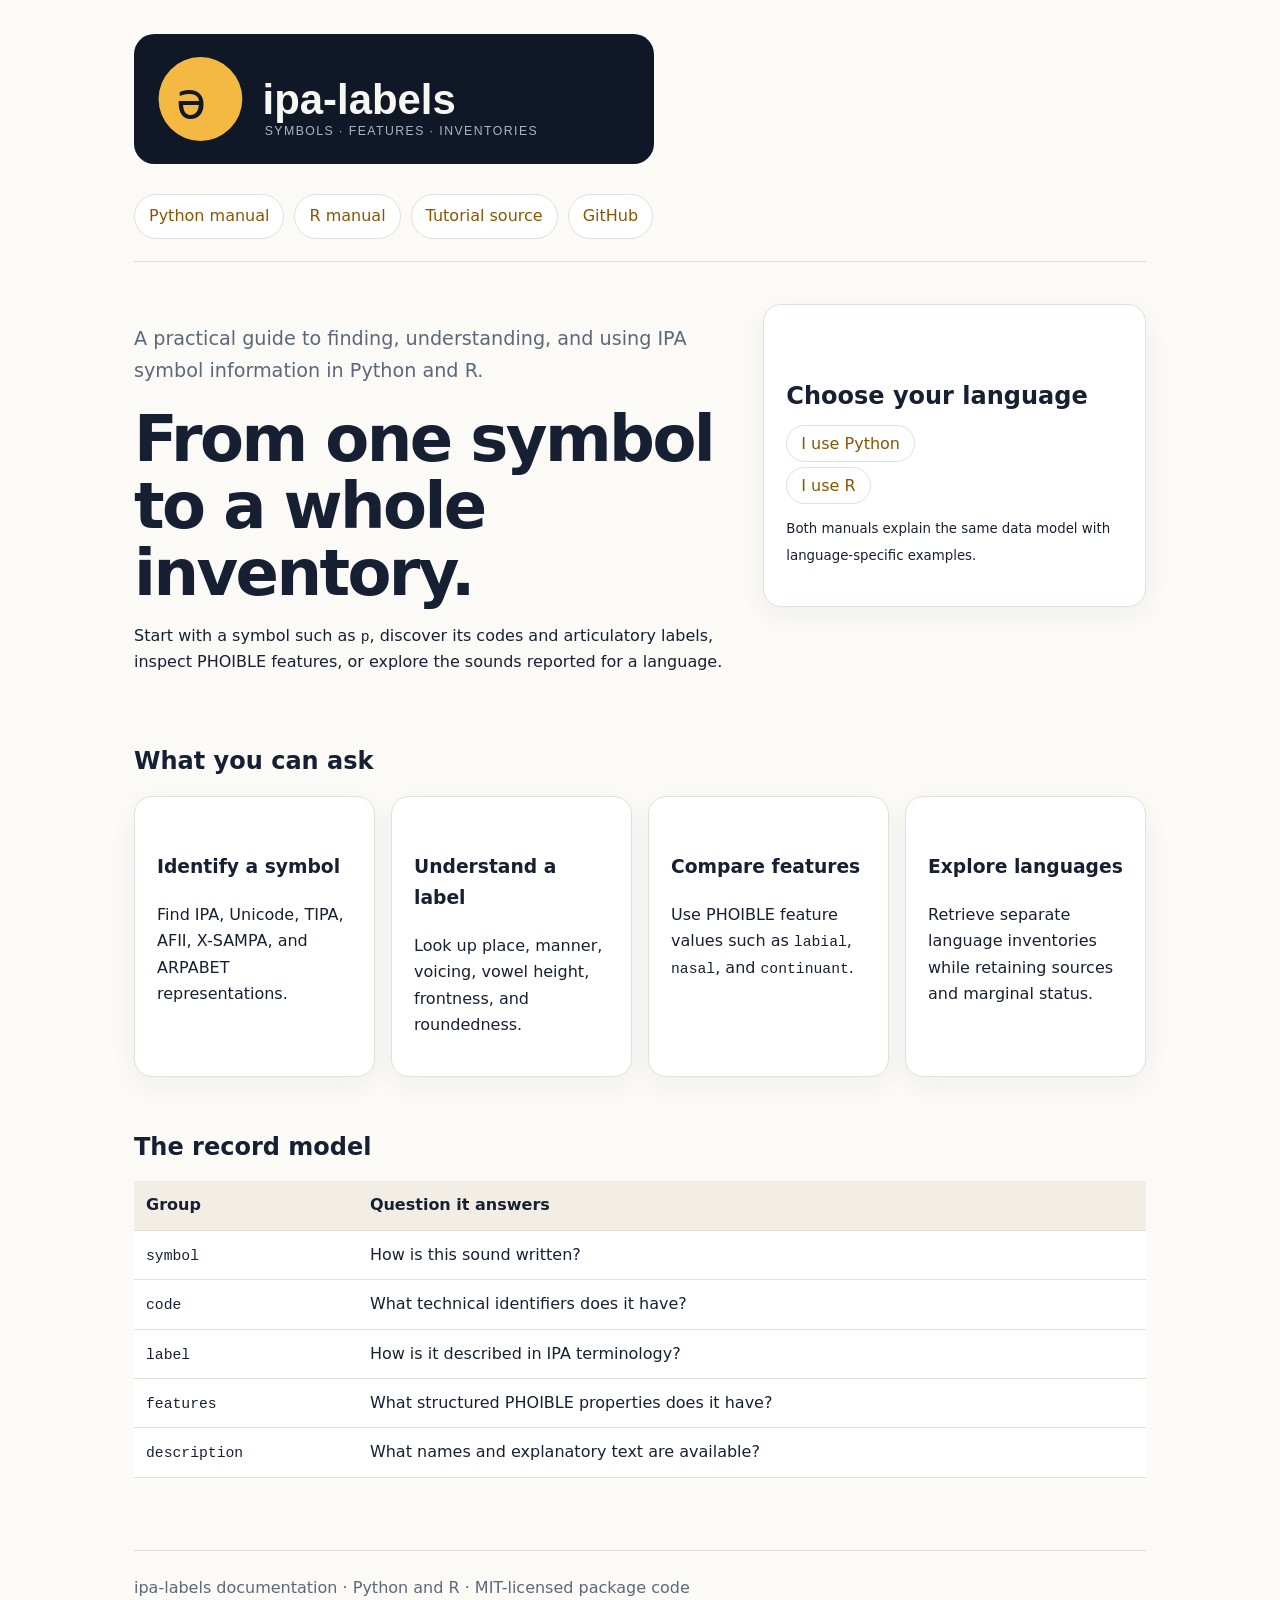
==== docs/index.html @ ff6720f5 "Initial ipa-labels packages and documentation" ====
<!doctype html>
<html lang="en"><head><meta charset="utf-8"><meta name="viewport" content="width=device-width,initial-scale=1"><title>ipa-labels documentation</title><link rel="stylesheet" href="assets/style.css"></head>
<body><div class="wrap"><header><img src="assets/ipa-labels-logo.svg" alt="ipa-labels: symbols, features, inventories"><nav><a href="python/">Python manual</a><a href="r/">R manual</a><a href="https://github.com/congzhang365/ipa-labels/blob/main/python_package/TUTORIAL.md">Tutorial source</a><a href="https://github.com/congzhang365/ipa-labels">GitHub</a></nav></header>
<main><section class="hero"><div><p class="lead">A practical guide to finding, understanding, and using IPA symbol information in Python and R.</p><h1>From one symbol to a whole inventory.</h1><p>Start with a symbol such as <code>p</code>, discover its codes and articulatory labels, inspect PHOIBLE features, or explore the sounds reported for a language.</p></div><div class="card"><h2>Choose your language</h2><p><a class="button" href="python/">I use Python</a></p><p><a class="button" href="r/">I use R</a></p><p><small>Both manuals explain the same data model with language-specific examples.</small></p></div></section>
<h2>What you can ask</h2><div class="grid"><div class="card"><h3>Identify a symbol</h3><p>Find IPA, Unicode, TIPA, AFII, X-SAMPA, and ARPABET representations.</p></div><div class="card"><h3>Understand a label</h3><p>Look up place, manner, voicing, vowel height, frontness, and roundedness.</p></div><div class="card"><h3>Compare features</h3><p>Use PHOIBLE feature values such as <code>labial</code>, <code>nasal</code>, and <code>continuant</code>.</p></div><div class="card"><h3>Explore languages</h3><p>Retrieve separate language inventories while retaining sources and marginal status.</p></div></div>
<h2>The record model</h2><table><tr><th>Group</th><th>Question it answers</th></tr><tr><td><code>symbol</code></td><td>How is this sound written?</td></tr><tr><td><code>code</code></td><td>What technical identifiers does it have?</td></tr><tr><td><code>label</code></td><td>How is it described in IPA terminology?</td></tr><tr><td><code>features</code></td><td>What structured PHOIBLE properties does it have?</td></tr><tr><td><code>description</code></td><td>What names and explanatory text are available?</td></tr></table></main><footer>ipa-labels documentation · Python and R · MIT-licensed package code</footer></div></body></html>
---- docs/assets/style.css ----
:root { --ink:#172033; --muted:#5c687a; --paper:#fbfaf7; --panel:#ffffff; --accent:#d98b18; --line:#e4e0d7; --code:#f1f3f5; }
* { box-sizing:border-box; }
body { margin:0; color:var(--ink); background:var(--paper); font:16px/1.65 system-ui,-apple-system,Segoe UI,sans-serif; }
a { color:#8a5600; }
.wrap { max-width:1060px; margin:auto; padding:0 24px; }
header { padding:34px 0 22px; border-bottom:1px solid var(--line); }
header img { width:min(520px,100%); height:auto; }
nav { margin-top:22px; display:flex; flex-wrap:wrap; gap:10px; }
nav a,.button { padding:8px 14px; border:1px solid var(--line); border-radius:999px; text-decoration:none; background:var(--panel); }
main { padding:42px 0 72px; }
.hero { display:grid; grid-template-columns:1.4fr .9fr; gap:34px; align-items:start; }
.hero h1 { font-size:clamp(2.2rem,5vw,4rem); line-height:1.05; margin:.2em 0; letter-spacing:-.04em; }
h2 { margin-top:2.3em; line-height:1.2; }
h3 { margin-top:1.8em; }
.lead { font-size:1.2rem; color:var(--muted); }
.card { background:var(--panel); border:1px solid var(--line); border-radius:18px; padding:22px; box-shadow:0 8px 28px rgba(23,32,51,.05); }
.grid { display:grid; grid-template-columns:repeat(auto-fit,minmax(220px,1fr)); gap:16px; }
pre { overflow:auto; padding:18px; border-radius:12px; background:var(--code); border:1px solid #e1e5e8; }
code { font-family:ui-monospace,SFMono-Regular,Consolas,monospace; font-size:.92em; }
table { width:100%; border-collapse:collapse; background:var(--panel); }
th,td { text-align:left; vertical-align:top; padding:11px 12px; border-bottom:1px solid var(--line); }
th { background:#f2eee6; }
.callout { border-left:4px solid var(--accent); padding:14px 18px; background:#fff8e9; }
footer { border-top:1px solid var(--line); padding:24px 0 44px; color:var(--muted); }
@media (max-width:720px) { .hero { grid-template-columns:1fr; } .wrap { padding:0 17px; } }
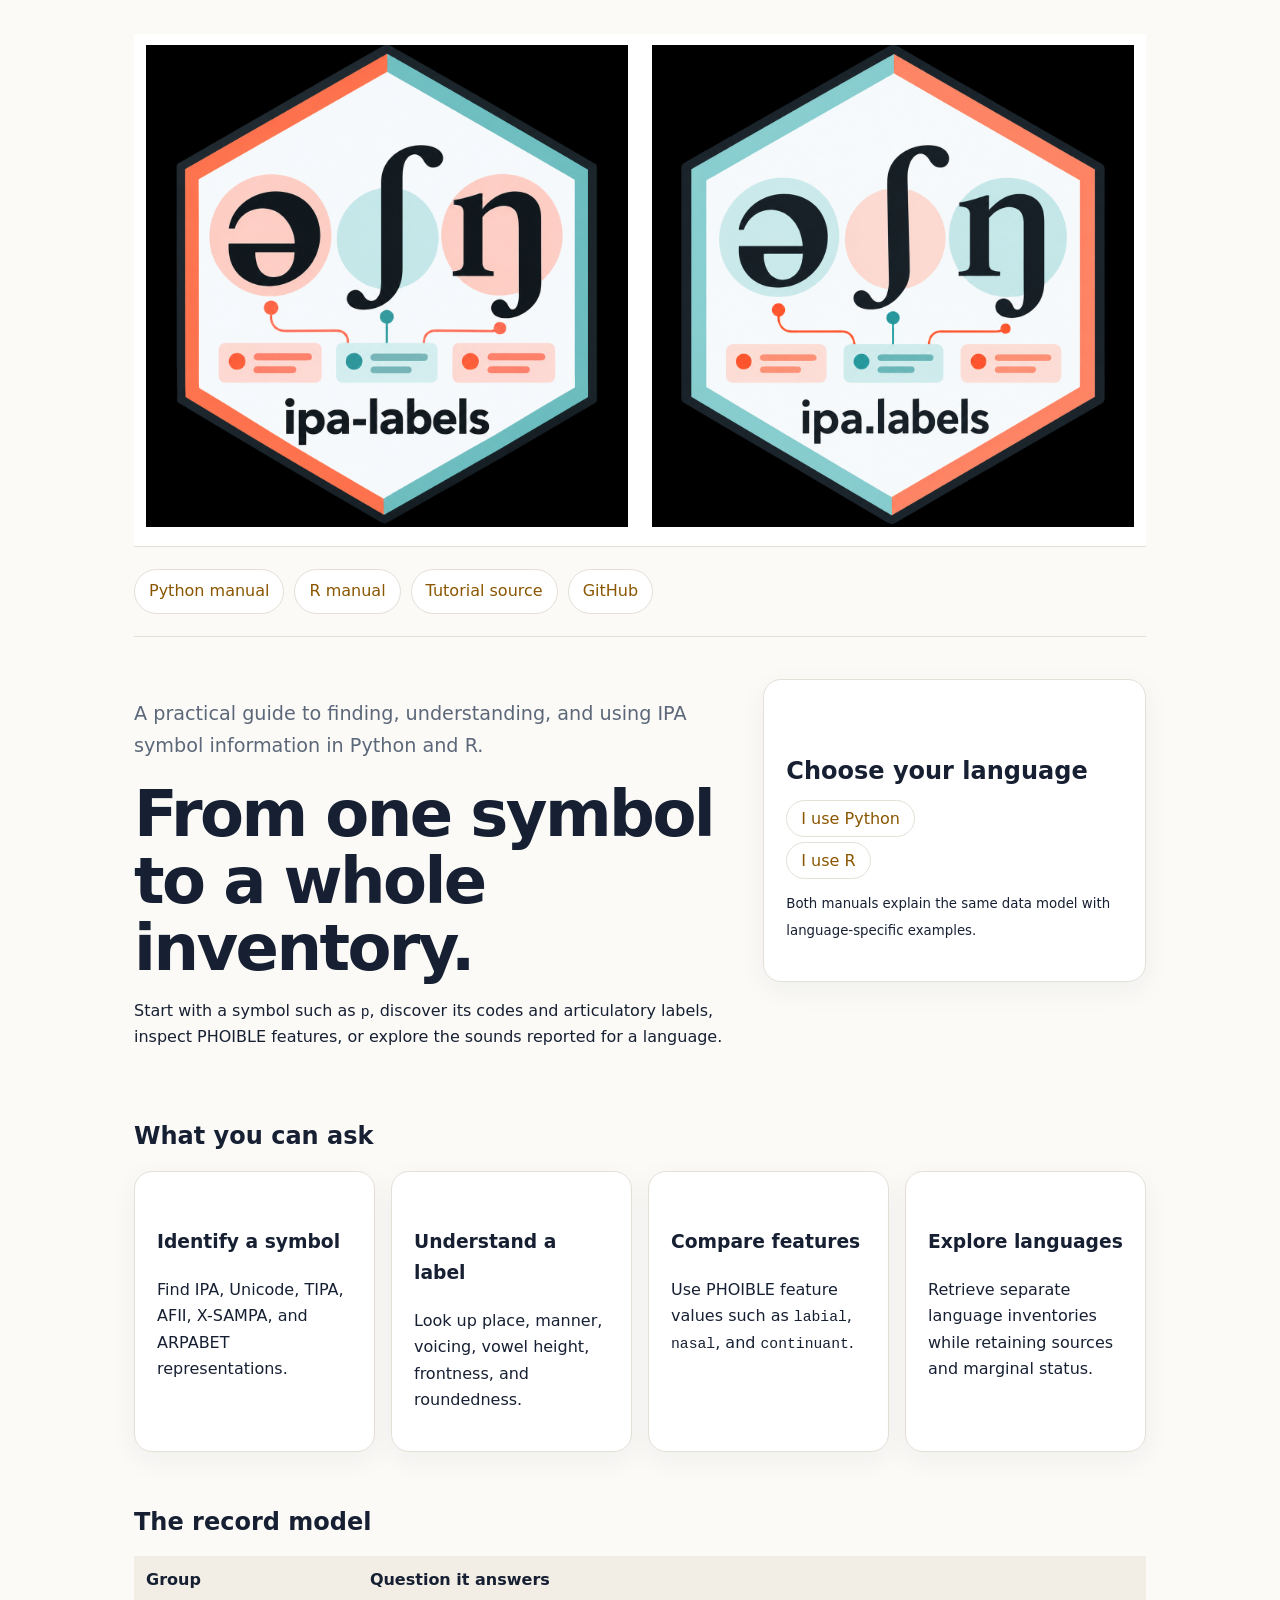
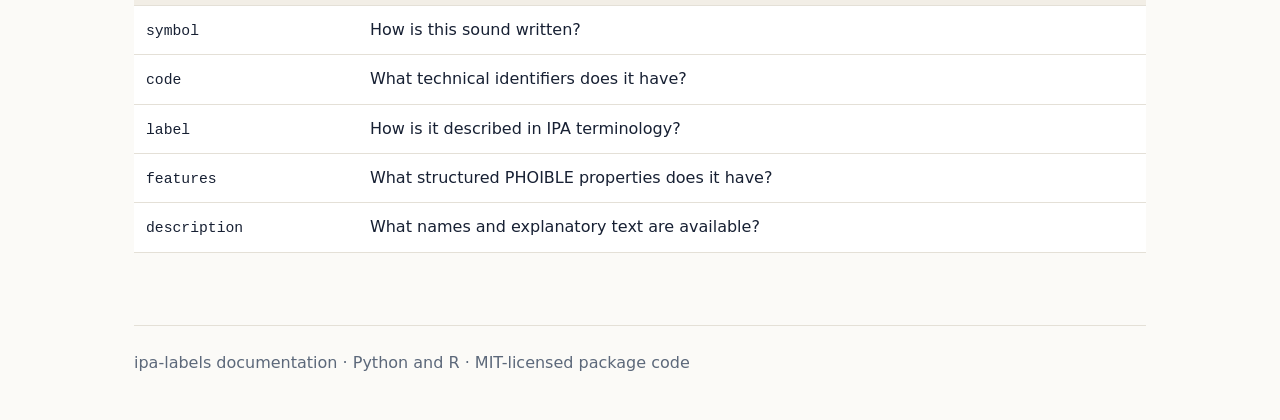
==== commit 03cf33fa: "Update package naming documentation and public data scope" ====
--- a/docs/index.html
+++ b/docs/index.html
@@ -1,6 +1,6 @@
 <!doctype html>
 <html lang="en"><head><meta charset="utf-8"><meta name="viewport" content="width=device-width,initial-scale=1"><title>ipa-labels documentation</title><link rel="stylesheet" href="assets/style.css"></head>
-<body><div class="wrap"><header><img src="assets/ipa-labels-logo.svg" alt="ipa-labels: symbols, features, inventories"><nav><a href="python/">Python manual</a><a href="r/">R manual</a><a href="https://github.com/congzhang365/ipa-labels/blob/main/python_package/TUTORIAL.md">Tutorial source</a><a href="https://github.com/congzhang365/ipa-labels">GitHub</a></nav></header>
+<body><div class="wrap"><header><table align="center"><tr><td><img src="assets/ipa_labels_python.png" alt="ipa-labels Python logo" width="220"></td><td><img src="assets/ipa_labels_r.png" alt="ipa.labels R logo" width="220"></td></tr></table><nav><a href="python/">Python manual</a><a href="r/">R manual</a><a href="https://github.com/congzhang365/IPA_labels/blob/main/python_package/TUTORIAL.md">Tutorial source</a><a href="https://github.com/congzhang365/IPA_labels">GitHub</a></nav></header>
 <main><section class="hero"><div><p class="lead">A practical guide to finding, understanding, and using IPA symbol information in Python and R.</p><h1>From one symbol to a whole inventory.</h1><p>Start with a symbol such as <code>p</code>, discover its codes and articulatory labels, inspect PHOIBLE features, or explore the sounds reported for a language.</p></div><div class="card"><h2>Choose your language</h2><p><a class="button" href="python/">I use Python</a></p><p><a class="button" href="r/">I use R</a></p><p><small>Both manuals explain the same data model with language-specific examples.</small></p></div></section>
 <h2>What you can ask</h2><div class="grid"><div class="card"><h3>Identify a symbol</h3><p>Find IPA, Unicode, TIPA, AFII, X-SAMPA, and ARPABET representations.</p></div><div class="card"><h3>Understand a label</h3><p>Look up place, manner, voicing, vowel height, frontness, and roundedness.</p></div><div class="card"><h3>Compare features</h3><p>Use PHOIBLE feature values such as <code>labial</code>, <code>nasal</code>, and <code>continuant</code>.</p></div><div class="card"><h3>Explore languages</h3><p>Retrieve separate language inventories while retaining sources and marginal status.</p></div></div>
 <h2>The record model</h2><table><tr><th>Group</th><th>Question it answers</th></tr><tr><td><code>symbol</code></td><td>How is this sound written?</td></tr><tr><td><code>code</code></td><td>What technical identifiers does it have?</td></tr><tr><td><code>label</code></td><td>How is it described in IPA terminology?</td></tr><tr><td><code>features</code></td><td>What structured PHOIBLE properties does it have?</td></tr><tr><td><code>description</code></td><td>What names and explanatory text are available?</td></tr></table></main><footer>ipa-labels documentation · Python and R · MIT-licensed package code</footer></div></body></html>
